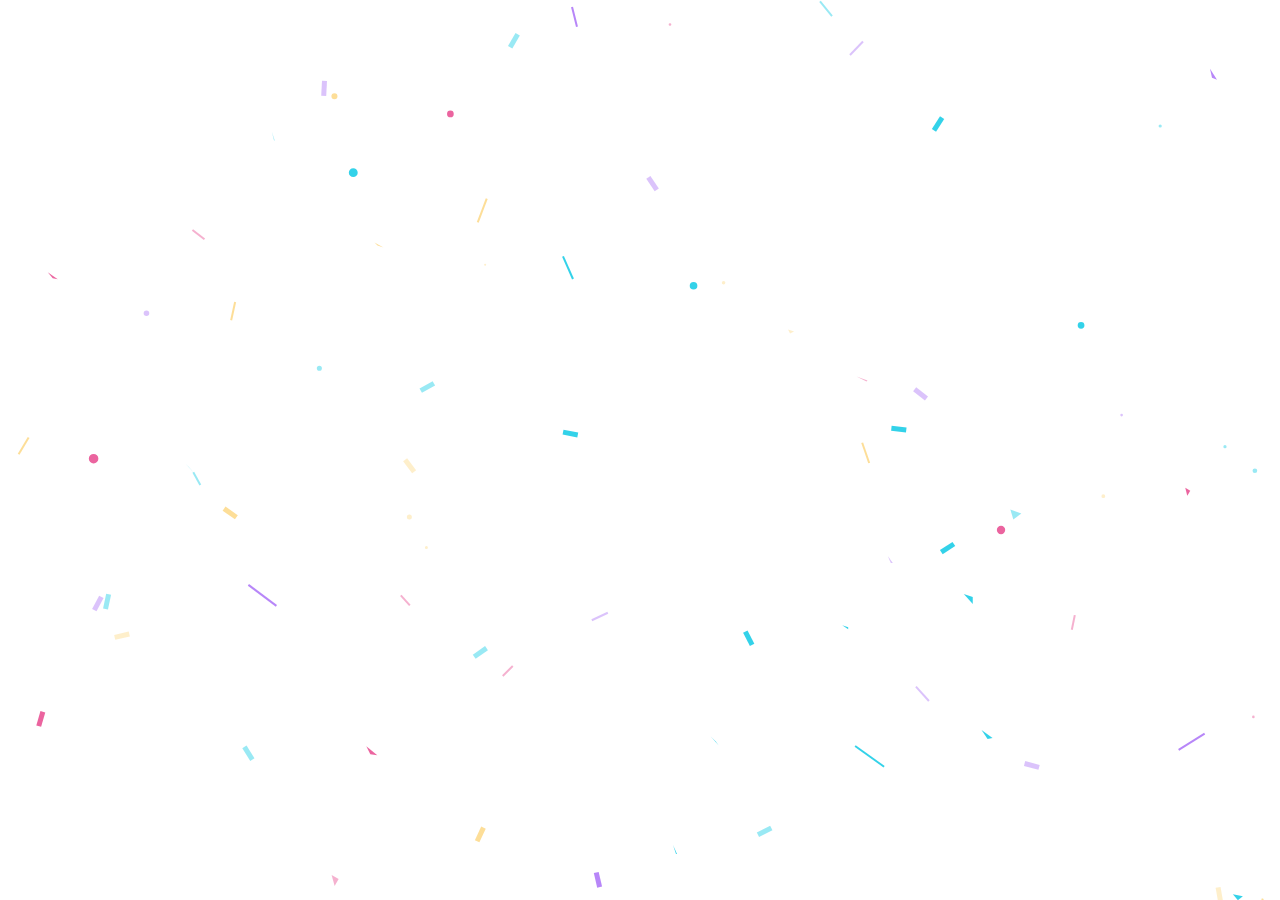
==== index.html @ bf4048dc "birthday" ====
<!DOCTYPE html>
<html>

<head>
  <meta charset="utf-8" />
  <meta name="viewport" content="width=device-width" />
  <title>Happy Birthday!</title>
  <link rel="icon" type="image/png" href="favicon.ico" />
  <link rel="stylesheet" href="styles/flexbox-center-container.css" media="all">
  <link rel="stylesheet" href="styles/system-fonts.css" media="all">
  <link rel="stylesheet" href="styles/style.css" media="all">
</head>

<body>

  <canvas id=c></canvas>
  <canvas id="confetti"></canvas>
  <div class="container" id="count">
    <h1 id="head">Countdown to your birthday:</h1>
    <ul>
      <li><span id="day"></span>days</li>
      <li><span id="hour"></span>hours</li>
      <li><span id="minute"></span>minutes</li>
      <li><span id="second"></span>seconds</li>
    </ul>
  </div>

  <div id="merrywrap" class="merrywrap">
    <canvas id="snowfall"></canvas>

    <div class="giftbox">

      <div class="cover">

        <div></div>

      </div>

      <div class="box"></div>
      
    </div>

<div class="basr-social-share social">
  <ul class="">
  <li>
    <a class="facebook" target="_blank" href="birthday-master/index.html">
    <i class="fa fa-facebook">Click Here</i>
      <span></span>
    </a>
  </li>
        
  </ul>
</div>
</div>


</body>



<script src="scripts/confetti.min.js" charset="utf-8"></script>
<script src="scripts/index.js" charset="utf-8"></script>

</html>
---- styles/flexbox-center-container.css ----
html, body {
  height: 100%;
  margin: 0;
}

body {
  -webkit-box-align: center;
  -ms-flex-align: center;
  align-items: center;
  display: -webkit-box;
  display: -ms-flexbox;
  display: flex;
}

.container {
  margin: 0 auto;
}
---- styles/system-fonts.css ----
body {
  font-family: -apple-system, 
    BlinkMacSystemFont, 
    "Segoe UI", 
    Roboto, 
    Oxygen-Sans, 
    Ubuntu, 
    Cantarell, 
    "Helvetica Neue", 
    sans-serif;
}
---- styles/style.css ----
* {
  box-sizing: border-box;
  margin: 0;
  padding: 0;
}
canvas {
  position: absolute;
  top: 0;
  left: 0;
}
body {
  background: #ffffff;
  overflow: hidden;
}
.container {
  color: rgba(55, 59, 65, 0.8);
  font-family: Helvetica, sans-serif;
  font-weight: lighter;
  text-align: center;
}

h1 {
  font-weight: normal;
}
li {
  display: inline-block;
  font-size: 1.5em;
  list-style-type: none;
  padding: 1em;
  text-transform: uppercase;
}
li span {
  display: block;
  font-size: 4.5rem;
}
.merrywrap {
  position: absolute;
  right: 40px;
  left: 40px;
  bottom: 80px;
  top: 40px;
}
.giftbox {
  position: absolute;
  width: 300px;
  height: 200px;
  left: 50%;
  margin-left: -150px;
  bottom: 0;
  z-index: 10;
}
.giftbox > div {
  background: #F64747;
  position: absolute;
  box-shadow: 5px 10px 18px rgba(0, 0, 0, 0.4);
}
.giftbox > div:after, .giftbox > div:before {
  position: absolute;
  content: "";
  top: 0;
}
.giftbox:after {
  position: absolute;
  color: #fff;
  width: 100%;
  content: "Click Me!";
  left: 0;
  bottom: 0;
  font-size: 24px;
  text-align: center;
  transform: rotate(-20deg);
  transform-origin: 0 0;
}
.giftbox .cover {
  width: 100%;
  top: 0;
  left: 0;
  height: 25%;
  z-index: 2;
}
.giftbox .cover:before {
  position: absolute;
  height: 100%;
  left: 50%;
  width: 50px;
  transform: translateX(-50%);
  background: #2C3E50;
}
.giftbox .cover > div {
  position: absolute;
  width: 50px;
  height: 50px;
  left: 50%;
  top: -50px;
  transform: translateX(-50%);
}
.giftbox .cover > div:before, .giftbox .cover > div:after {
  position: absolute;
  left: 0;
  top: 0;
  width: 100%;
  height: 100%;
  content: "";
  box-shadow: inset 0 0 0 15px #2C3E50;
  border-radius: 30px;
  transform-origin: 50% 100%;
}
.giftbox .cover > div:before {
  transform: translateX(-45%) skewY(40deg);
}
.giftbox .cover > div:after {
  transform: translateX(45%) skewY(-40deg);
}
.giftbox .box {
  right: 5%;
  left: 5%;
  height: 80%;
  bottom: 0;
}
.giftbox .box:before {
  width: 50px;
  height: 100%;
  left: 50%;
  transform: translateX(-50%);
  background: #2C3E50;
}
.giftbox .box:after {
  width: 100%;
  height: 30px;
  background: rgba(0, 0, 0, 0);
}
.step-1 .giftbox {
  animation: wobble 0.5s linear infinite forwards;
}
.step-1 .cover {
  animation: wobble 0.5s linear infinite 5s forwards;
}
.step-1 .icons .row span {
  opacity: 1;
}
.step-2 .giftbox:after {
  opacity: 0;
}
.step-3 .giftbox, .step-4 .giftbox {
  opacity: 0;
  z-index: 1;
}
.step-3 .giftbox:after, .step-4 .giftbox:after {
  opacity: 0;
}
.step-2 .giftbox .cover {
  animation: flyUp 2s ease-in forwards;
}
.step-2 .giftbox .box {
  animation: flyDown 2s ease-in 0.05s forwards;
}
@keyframes wobble {
  25% {
      transform: rotate(4deg);
 }
  75% {
      transform: rotate(-2deg);
 }
}
@keyframes flyUp {
  75% {
      opacity: 1;
 }
  100% {
      transform: translateY(-1000px) rotate(20deg);
      opacity: 0;
 }
}
@keyframes flyDown {
  75% {
      opacity: 1;
 }
  100% {
      transform: translateY(100%);
      opacity: 0;
 }
}


*,
*:before,
*:after {
  -webkit-box-sizing: border-box;
  -moz-box-sizing: border-box;
  box-sizing: border-box;
}
.clearfix:after {
  visibility: hidden;
  display: block;
  font-size: 0;
  content: " ";
  clear: both;
  height: 0;
}
.clearfix {
  display: inline-block;
}

* html .clearfix {
  height: 1%;
}
.clearfix {
  display: block;
}


/*--------------------------------------------------------------
  10. Social
--------------------------------------------------------------*/
.basr-social-share {
  position:fixed;
  top:150px;
  left:320px;
  right:0;
  width: 25%;
  display: block;
  text-align:center;
  padding:0 auto;
  margin:5em auto;
}

.social ul {
  list-style: none;
  padding-left: 0;
  padding-right: 0;
}
.social ul li {
  border: 5px solid #ffe313;
  border-radius: 50%;
  float: left;
  position: relative;
  width: 60px;
  height: 60px;
  text-align: center;
  -webkit-transition: all 0.3s ease 0s;
  -moz-transition: all 0.3s ease 0s;
  -o-transition: all 0.3s ease 0s;
  transition: all 0.3s ease 0s;
}
@media only screen and (max-width: 480px) {
  .social ul li {
    border-width: 4px;
    width: 45px;
    height: 45px;
  }
}
.social ul li:not(:last-child) {
  margin-right: 10px;
}
.social ul li:before {
  content: '';
  border-radius: 50%;
  -webkit-shadow: inset 0 0px 3px rgba(149, 90, 42, 0.28), 0px 0px 0px 2px rgba(149, 90, 42, 0.28);
  -ms-box-shadow: inset 0 0px 3px rgba(149, 90, 42, 0.28), 0px 0px 0px 2px rgba(149, 90, 42, 0.28);
  box-shadow: inset 0 0px 3px rgba(149, 90, 42, 0.28), 0px 0px 0px 2px rgba(149, 90, 42, 0.28);
  display: block;
  position: absolute;
  top: 50%;
  left: 50%;
  -webkit-transform: translate(-50%, -50%);
  -ms-transform: translate(-50%, -50%);
  -o-transform: translate(-50%, -50%);
  transform: translate(-50%, -50%);
  width: 60px;
  height: 60px;
  opacity: 0.35;
  -webkit-transition: all 0.3s ease 0s;
  -moz-transition: all 0.3s ease 0s;
  -o-transition: all 0.3s ease 0s;
  transition: all 0.3s ease 0s;
}
@media only screen and (max-width: 480px) {
  .social ul li:before {
    width: 43px;
    height: 43px;
  }
}
.social ul li:hover {
  border-color: #f650c3;
  -webkit-transition: all 0.3s ease 0s;
  -moz-transition: all 0.3s ease 0s;
  -o-transition: all 0.3s ease 0s;
  transition: all 0.3s ease 0s;
}
.social ul li:hover:before {
  -webkit-shadow: inset 0 0px 3px rgba(163, 54, 41, 0.28), 0px 0px 0px 2px rgba(163, 54, 41, 0.28);
  -ms-box-shadow: inset 0 0px 3px rgba(163, 54, 41, 0.28), 0px 0px 0px 2px rgba(163, 54, 41, 0.28);
  box-shadow: inset 0 0px 3px rgba(163, 54, 41, 0.28), 0px 0px 0px 2px rgba(163, 54, 41, 0.28);
  -webkit-transition: all 0.3s ease 0s;
  -moz-transition: all 0.3s ease 0s;
  -o-transition: all 0.3s ease 0s;
  transition: all 0.3s ease 0s;
}
.social ul li:hover i {
  color: #b90be4;
  -webkit-stroke-width: 5.3px;
  -webkit-stroke-color: #a33629;
  -webkit-fill-color: #a33629;
  text-shadow: 1px 0px 20px #a33629;
  -webkit-transition: all 0.3s ease 0s;
  -moz-transition: all 0.3s ease 0s;
  -o-transition: all 0.3s ease 0s;
  transition: all 0.3s ease 0s;
}
.social ul li a {
  border-radius: 50%;
  display: block;
  position: absolute;
  top: -5px;
  left: -5px;
  width: 60px;
  height: 60px;
  line-height: 60px;
}
@media only screen and (max-width: 480px) {
  .social ul li a {
    background-size: cover;
    top: -5px;
    left: -5px;
    width: 45px;
    height: 45px;
    line-height: 45px;
  }
}
.social ul li a:before {
  content: '';
  background-image: url('https://img.picload.org/image/dcocwcga/border-social-hover.png');
  border-radius: 50%;
  display: block;
  position: absolute;
  top: 50%;
  left: 50%;
  width: 46px;
  height: 45px;
  -webkit-transform: translate(-50%, -50%);
  -ms-transform: translate(-50%, -50%);
  -o-transform: translate(-50%, -50%);
  transform: translate(-50%, -50%);
  z-index: -1;
  opacity: 0;
  -webkit-transition: all 0.3s ease 0s;
  -moz-transition: all 0.3s ease 0s;
  -o-transition: all 0.3s ease 0s;
  transition: all 0.3s ease 0s;
}
@media only screen and (max-width: 480px) {
  .social ul li a:before {
    background-size: cover;
    width: 30px;
    height: 30px;
  }
}
.social ul li a:after {
  content: '';
  background-image: url('https://img.picload.org/image/dcocwcgd/border-social.png');
  border-radius: 50%;
  display: block;
  position: absolute;
  top: 50%;
  left: 50%;
  width: 46px;
  height: 45px;
  -webkit-transform: translate(-50%, -50%);
  -ms-transform: translate(-50%, -50%);
  -o-transform: translate(-50%, -50%);
  transform: translate(-50%, -50%);
  z-index: -1;
  -webkit-transition: all 0.3s ease 0s;
  -moz-transition: all 0.3s ease 0s;
  -o-transition: all 0.3s ease 0s;
  transition: all 0.3s ease 0s;
}
@media only screen and (max-width: 480px) {
  .social ul li a:after {
    background-size: cover;
    width: 30px;
    height: 30px;
  }
}
.social ul li a:hover:before {
  opacity: 1;
  -webkit-transform: translate(-50%, -50%) rotate(360deg);
  -ms-transform: translate(-50%, -50%) rotate(360deg);
  transform: translate(-50%, -50%) rotate(360deg);
  -webkit-transition: all 0.3s ease;
  -moz-transition: all 0.3s ease;
  -o-transition: all 0.3s ease;
  transition: all 0.3s ease;
}
.social ul li a:hover:after {
  opacity: 0;
  -webkit-transform: translate(-50%, -50%) rotate(360deg);
  -ms-transform: translate(-50%, -50%) rotate(360deg);
  transform: translate(-50%, -50%) rotate(360deg);
  -webkit-transition: all 0.3s ease;
  -moz-transition: all 0.3s ease;
  -o-transition: all 0.3s ease;
  transition: all 0.3s ease;
}
.social ul li a i {
  color: #ffead3;
  font-size: 23px;
  font-weight: 900;
  position: absolute;
  top: 50%;
  left: 50%;
  -webkit-transform: translate(-50%, -50%);
  -ms-transform: translate(-50%, -50%);
  -o-transform: translate(-50%, -50%);
  transform: translate(-50%, -50%);
  -webkit-stroke-width: 5.3px;
  -webkit-stroke-color: #ffead3;
  -webkit-fill-color: #ffead3;
  text-shadow: 1px 0px 20px #ffead3;
  -webkit-transition: all 0.3s ease 0s;
  -moz-transition: all 0.3s ease 0s;
  -o-transition: all 0.3s ease 0s;
  transition: all 0.3s ease 0s;
}
@media only screen and (max-width: 480px) {
  .social ul li a i {
    font-size: 16px;
  }
}
.social ul li a i.fa-envelope {
  font-size: 14px;
  top: 48%;
}
.k2t-footer.dark-style .social li a,
.dark-style .social li a {
  color: #fff;
}
.k2t-footer.dark-style .social li a:hover,
.dark-style .social li a:hover {
  color: #fff;
}
.basr-social-share.social li:hover a {
  color: #898989;
}
.basr-social-share.social li a {
  border-width: 0;
  color: #cccccc;
}
.basr-social-share.social li a:hover {
  color: #898989;
}
.basr-social-share.social li a span {
  display: none;
}
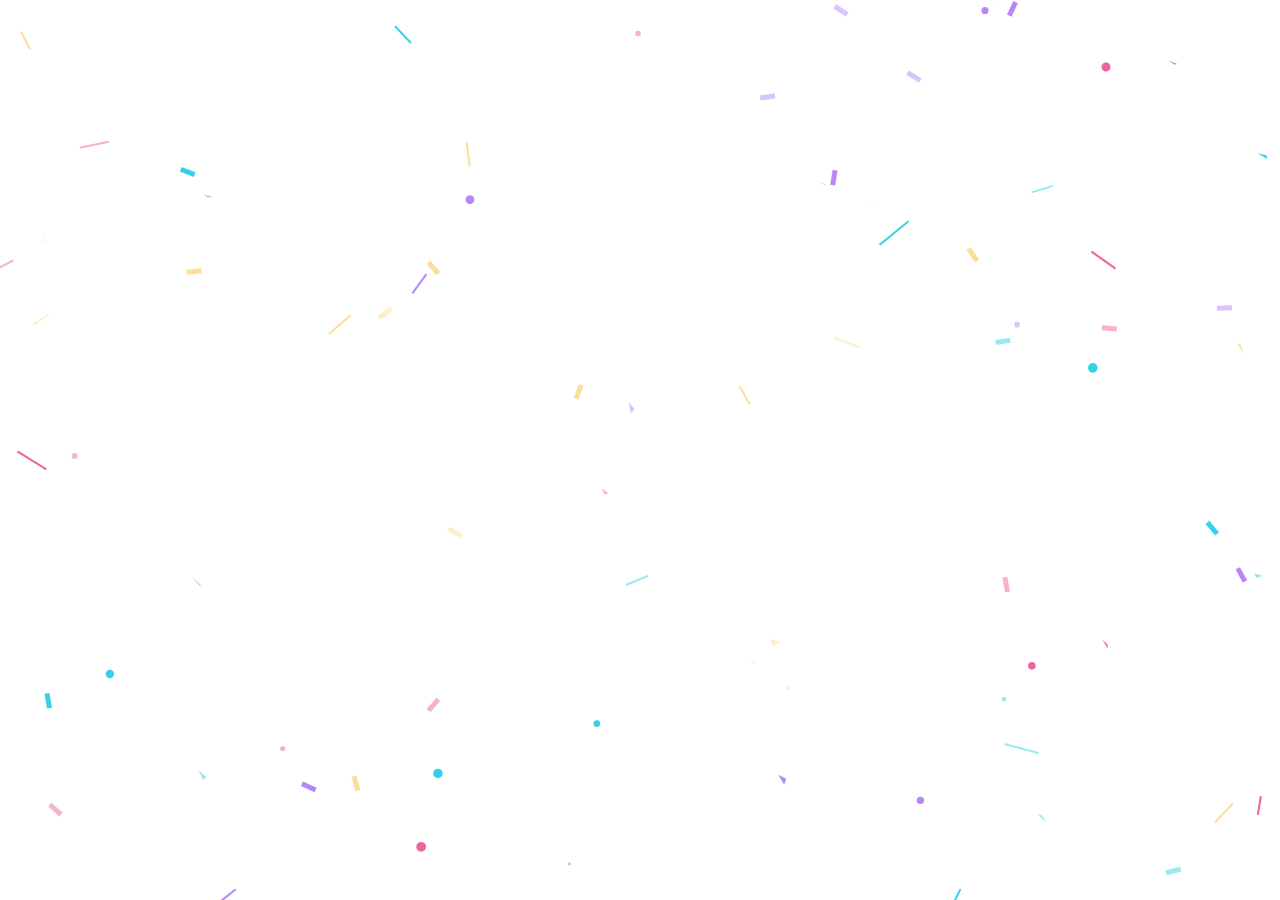
==== commit 56c4a359: "Update index.html" ====
--- a/index.html
+++ b/index.html
@@ -16,12 +16,12 @@
   <canvas id=c></canvas>
   <canvas id="confetti"></canvas>
   <div class="container" id="count">
-    <h1 id="head">Countdown to your birthday:</h1>
+    <h1 id="head">Đếm ngược tới ngày sinh nhật của Ngọc</h1>
     <ul>
-      <li><span id="day"></span>days</li>
-      <li><span id="hour"></span>hours</li>
-      <li><span id="minute"></span>minutes</li>
-      <li><span id="second"></span>seconds</li>
+      <li><span id="day"></span>ngày</li>
+      <li><span id="hour"></span>giờ</li>
+      <li><span id="minute"></span>phút</li>
+      <li><span id="second"></span>giây</li>
     </ul>
   </div>
 
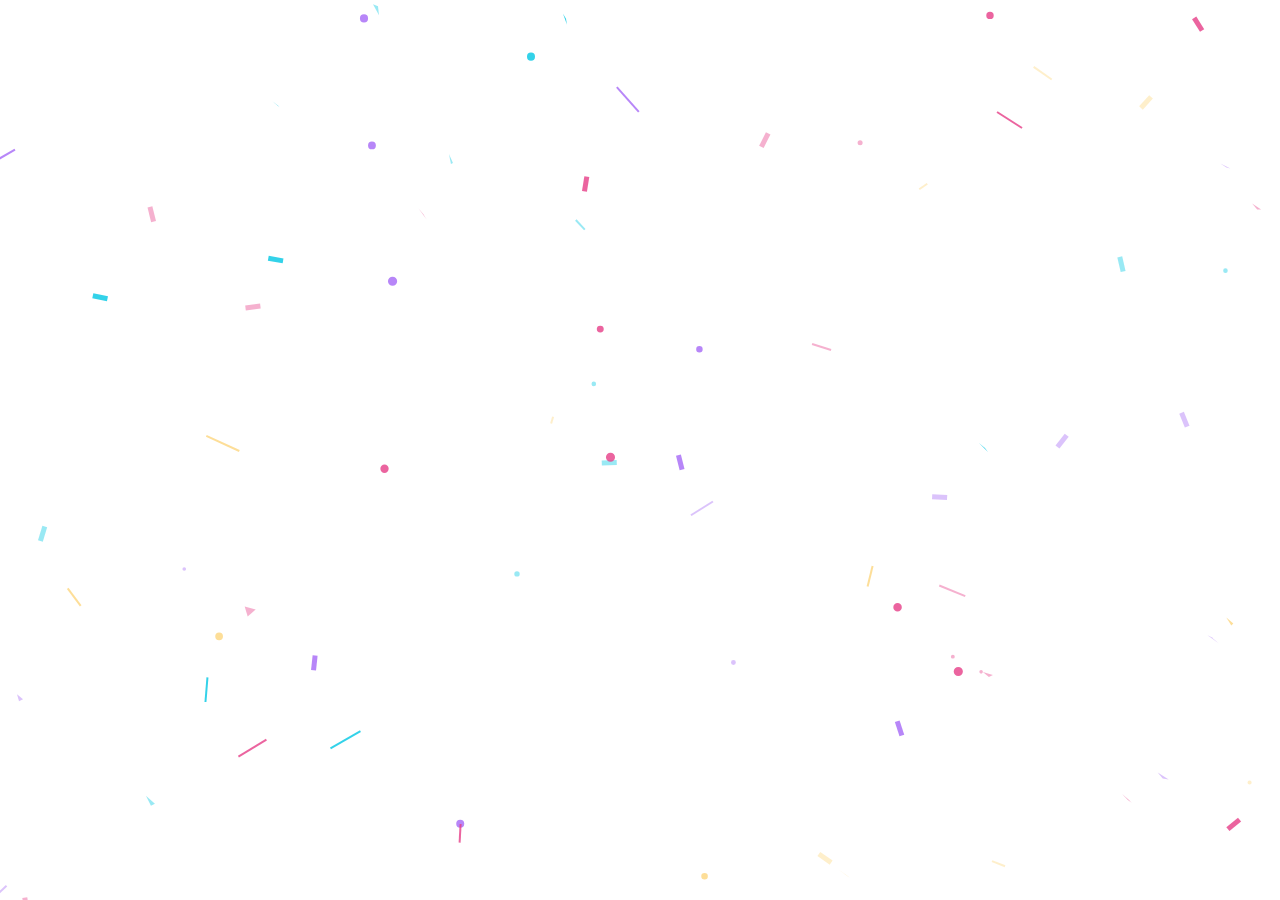
==== commit d6123dc6: "Update index.html" ====
--- a/index.html
+++ b/index.html
@@ -16,7 +16,7 @@
   <canvas id=c></canvas>
   <canvas id="confetti"></canvas>
   <div class="container" id="count">
-    <h1 id="head">Đếm ngược tới ngày sinh nhật của Ngọc</h1>
+    <h1 id="head">ĐẾM NGƯỢC TỚI NGÀY SINH NHẬT</h1>
     <ul>
       <li><span id="day"></span>ngày</li>
       <li><span id="hour"></span>giờ</li>
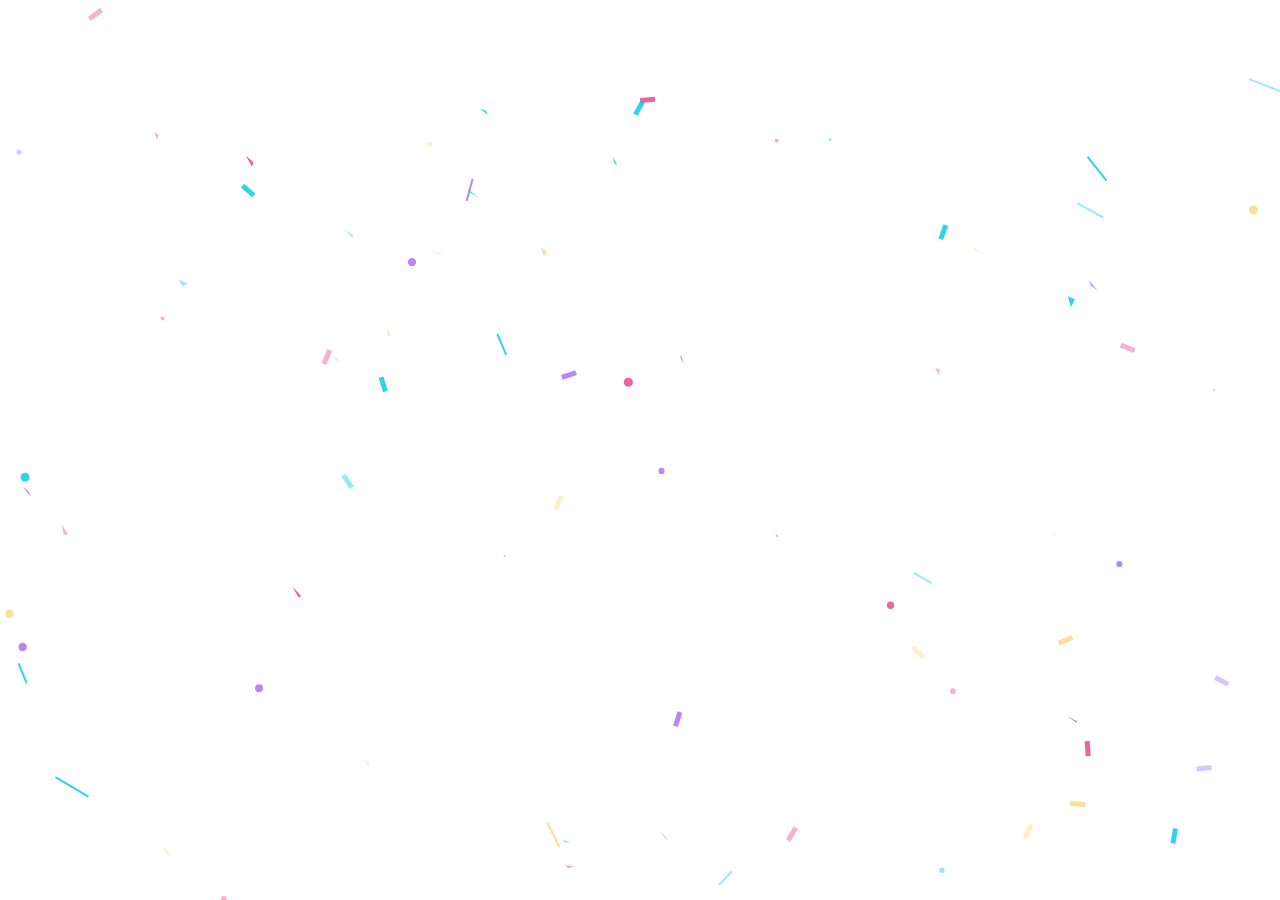
==== commit b1370304: "Update index.html" ====
--- a/index.html
+++ b/index.html
@@ -5,7 +5,6 @@
   <meta charset="utf-8" />
   <meta name="viewport" content="width=device-width" />
   <title>Happy Birthday!</title>
-  <link rel="icon" type="image/png" href="favicon.ico" />
   <link rel="stylesheet" href="styles/flexbox-center-container.css" media="all">
   <link rel="stylesheet" href="styles/system-fonts.css" media="all">
   <link rel="stylesheet" href="styles/style.css" media="all">
